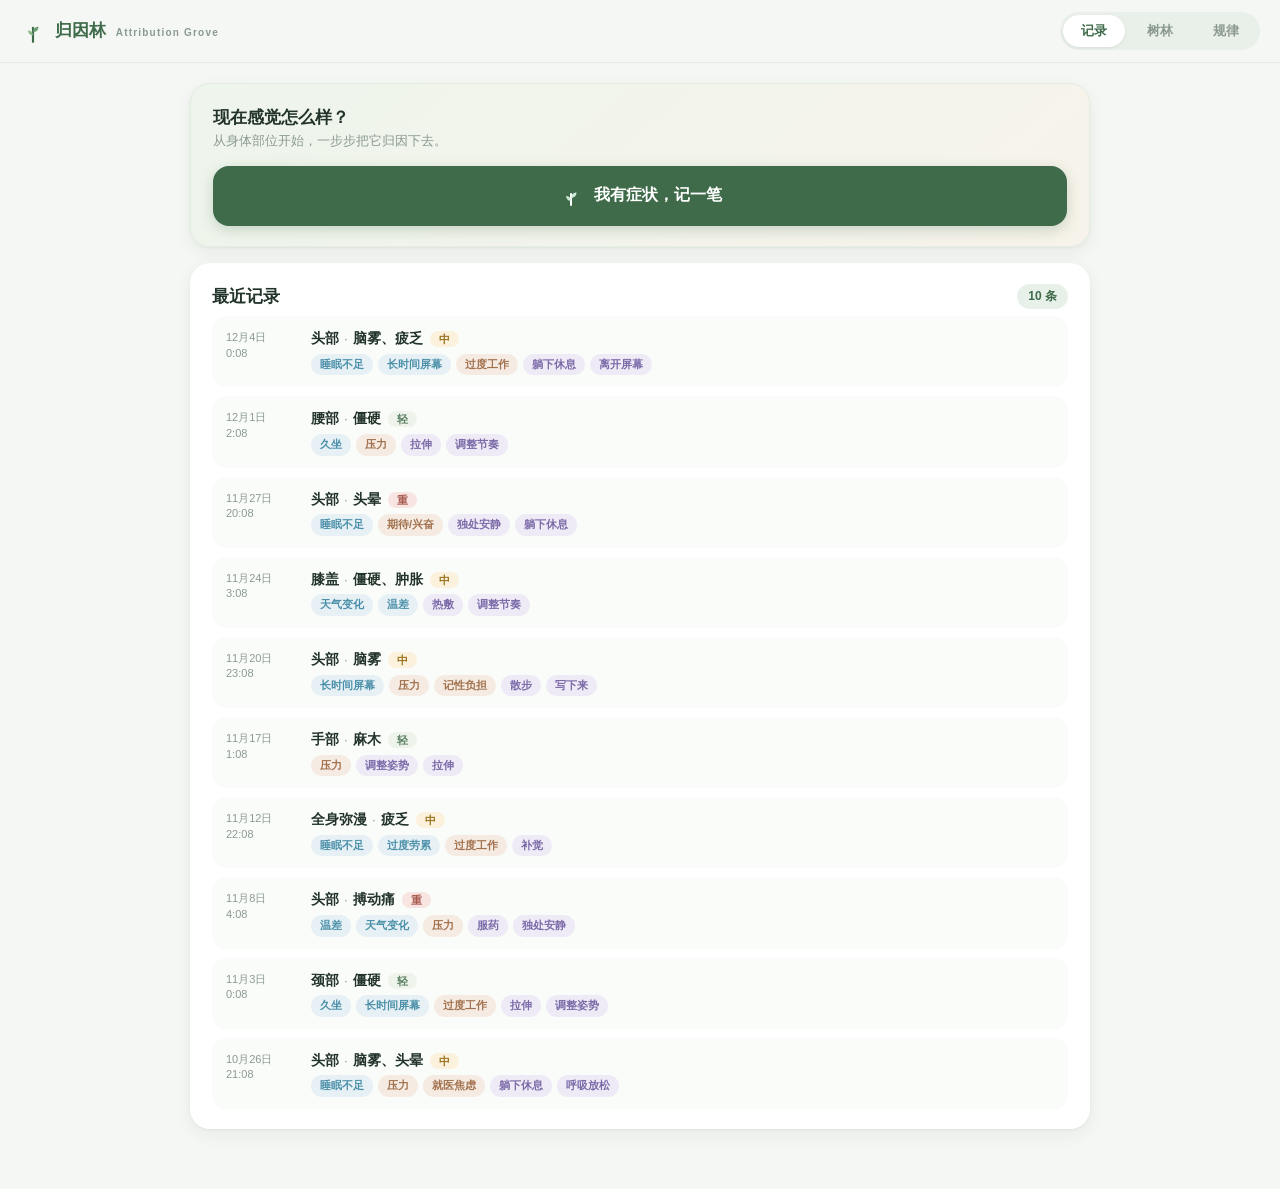
==== prototype/forest/index.html @ 6044efdc "feat(prototype): add Attribution Grove - three-stage attribution + attribution tree Runnable prototy" ====
<!DOCTYPE html>
<html lang="zh-CN">
<head>
<meta charset="UTF-8" />
<meta name="viewport" content="width=device-width, initial-scale=1, viewport-fit=cover" />
<title>归因林 · Attribution Grove（研究原型）</title>
<link rel="stylesheet" href="style.css" />
</head>
<body>

<!-- ══════════ 顶部栏 ══════════ -->
<header class="topbar">
  <div class="brand">
    <span class="mark" aria-hidden="true">
      <svg viewBox="0 0 24 24"><path d="M12 22V9" stroke="#3f6b4a" stroke-width="2" stroke-linecap="round"/><path d="M12 13c0-3 2-5 5-5 0 3-2 5-5 5z" fill="#6b9c6e"/><path d="M12 16c0-2.5-1.8-4.5-4.5-4.5 0 2.5 1.8 4.5 4.5 4.5z" fill="#8fb98c"/></svg>
    </span>
    <span class="brand-name">归因林 <i>Attribution Grove</i></span>
  </div>
  <div class="tabs" role="tablist">
    <button class="tab active" data-view="record" role="tab">记录</button>
    <button class="tab" data-view="grove" role="tab">树林</button>
    <button class="tab" data-view="pattern" role="tab">规律</button>
  </div>
</header>

<!-- ══════════ 视图一：记录（三段式归因） ══════════ -->
<main id="viewRecord" class="view">
  <section class="card entry-card">
    <h2 class="card-title">现在感觉怎么样？</h2>
    <p class="card-sub">从身体部位开始，一步步把它归因下去。</p>
    <button class="big-btn" id="startBtn">
      <span class="bb-ico" aria-hidden="true">
        <svg viewBox="0 0 24 24"><path d="M12 21V10" stroke="#fff" stroke-width="2" stroke-linecap="round"/><path d="M12 14c0-3.2 2.2-5.5 5.5-5.5C17.5 11.7 15.2 14 12 14z" fill="#cfe8d6"/><path d="M12 17c0-2.8-2-5-4.8-5C7.2 14.8 9 17 12 17z" fill="#cfe8d6"/></svg>
      </span>
      我有症状，记一笔
    </button>
  </section>

  <section class="card">
    <div class="card-head">
      <h2 class="card-title">最近记录</h2>
      <span class="count-pill" id="recCount">0 条</span>
    </div>
    <div id="recentList" class="recent"></div>
  </section>
</main>

<!-- ══════════ 视图二：树林（归因图） ══════════ -->
<main id="viewGrove" class="view" hidden>
  <section class="card grove-card">
    <div class="card-head">
      <h2 class="card-title">我的归因林</h2>
      <div class="legend">
        <span class="lg"><i class="dot d-body"></i>身体部位</span>
        <span class="lg"><i class="dot d-sym"></i>症状</span>
        <span class="lg"><i class="dot d-env"></i>环境触发</span>
        <span class="lg"><i class="dot d-mood"></i>心情触发</span>
        <span class="lg"><i class="dot d-cope"></i>缓解</span>
      </div>
    </div>
    <p class="card-sub">每一次发作都会长出一根新的枝条。点节点看细节。</p>
    <div class="grove-scroll">
      <div class="grove-cols">
        <span style="width:128px">身体部位</span>
        <span style="width:168px">症状</span>
        <span style="width:96px">时间</span>
        <span style="width:156px">触发原因</span>
        <span>如何缓解</span>
      </div>
      <svg id="groveSvg" role="img" aria-label="归因树图"></svg>
    </div>
    <div class="grove-tools">
      <button class="tool-btn" id="zoomOut" aria-label="缩小">−</button>
      <button class="tool-btn" id="zoomIn" aria-label="放大">+</button>
      <button class="tool-btn wide" id="zoomFit">适配</button>
    </div>
  </section>
</main>

<!-- ══════════ 视图三：规律（跨发作个人模式） ══════════ -->
<main id="viewPattern" class="view" hidden>
  <section class="card">
    <h2 class="card-title">我的触发规律</h2>
    <p class="card-sub">多次记录之后，这里开始显出规律。</p>
    <div id="patternBody" class="pattern"></div>
  </section>
  <section class="card">
    <h2 class="card-title">缓解方式回顾</h2>
    <div id="reliefBody" class="pattern"></div>
  </section>
</main>

<!-- ══════════ 录入抽屉（三段式） ══════════ -->
<div class="drawer-mask" id="drawerMask" hidden>
  <div class="drawer" role="dialog" aria-modal="true" aria-label="记录症状归因">
    <div class="drawer-head">
      <button class="icon-btn" id="drawerClose" aria-label="关闭">
        <svg viewBox="0 0 24 24"><path d="M6 6l12 12M18 6L6 18" stroke="currentColor" stroke-width="2" stroke-linecap="round"/></svg>
      </button>
      <div class="steps" id="steps">
        <span class="step active" data-s="1">感觉</span>
        <span class="step-line"></span>
        <span class="step" data-s="2">触发</span>
        <span class="step-line"></span>
        <span class="step" data-s="3">缓解</span>
      </div>
      <span class="spacer"></span>
    </div>

    <div class="drawer-body" id="drawerBody"></div>

    <div class="drawer-foot">
      <button class="btn ghost" id="backBtn" hidden>上一步</button>
      <button class="btn primary" id="nextBtn">下一步</button>
    </div>
  </div>
</div>

<!-- ══════════ 节点详情弹层 ══════════ -->
<div class="sheet-mask" id="sheetMask" hidden>
  <div class="sheet" role="dialog" aria-modal="true" aria-label="节点详情">
    <div class="sheet-head">
      <h3 id="sheetTitle">节点</h3>
      <button class="icon-btn" id="sheetClose" aria-label="关闭">
        <svg viewBox="0 0 24 24"><path d="M6 6l12 12M18 6L6 18" stroke="currentColor" stroke-width="2" stroke-linecap="round"/></svg>
      </button>
    </div>
    <div class="sheet-body" id="sheetBody"></div>
  </div>
</div>

<div class="toast" id="toast"></div>

<script src="ontology.js"></script>
<script src="app.js"></script>
</body>
</html>
---- prototype/forest/style.css ----
/* ============================================================
   归因林 · Attribution Grove
   视觉基调：植物／生长／低负担。浅底、柔和绿、无评判语气。
   ============================================================ */
:root{
  --bg:#f4f7f3;
  --card:#ffffff;
  --ink:#22332a;
  --sub:#8b9a91;
  --line:#e3ebe4;
  --green:#3f6b4a;
  --green2:#6b9c6e;
  --green-soft:#e8f1e9;
  --leaf:#8fb98c;
  --env:#4a8fa8;      /* 环境触发 */
  --mood:#a2724f;     /* 心情触发 */
  --cope:#7b6aa8;     /* 缓解 */
  --body:#3f6b4a;     /* 身体部位 */
  --sym:#c07a4e;      /* 症状 */
  --amber:#e0a83c;
  --shadow:0 1px 3px rgba(34,51,42,.05), 0 6px 18px rgba(34,51,42,.06);
}
*{box-sizing:border-box;margin:0;padding:0;}
[hidden]{display:none !important;}
html,body{height:100%;}
body{
  font-family:-apple-system,"PingFang SC","HarmonyOS Sans SC","Source Han Sans SC","Microsoft YaHei",sans-serif;
  background:var(--bg);color:var(--ink);-webkit-font-smoothing:antialiased;
  font-size:15px;line-height:1.6;
}
button{font-family:inherit;cursor:pointer;}
svg{display:block;}

/* ---------- 顶栏 ---------- */
.topbar{
  position:sticky;top:0;z-index:30;
  display:flex;align-items:center;gap:16px;
  padding:12px 20px;background:rgba(244,247,243,.93);backdrop-filter:blur(10px);
  border-bottom:1px solid var(--line);
}
.brand{display:flex;align-items:center;gap:9px;flex:none;}
.mark svg{width:26px;height:26px;}
.brand-name{font-size:17px;font-weight:700;color:var(--green);}
.brand-name i{font-style:normal;font-size:10px;letter-spacing:.12em;color:var(--sub);font-weight:600;margin-left:5px;}
.tabs{margin-left:auto;display:flex;gap:4px;background:#e9efe9;border-radius:999px;padding:3px;}
.tab{
  border:none;background:transparent;color:var(--sub);
  font-size:13px;font-weight:600;padding:7px 18px;border-radius:999px;transition:all .18s;
}
.tab.active{background:#fff;color:var(--green);box-shadow:0 1px 3px rgba(34,51,42,.09);}

/* ---------- 视图 / 卡片 ---------- */
.view{max-width:940px;margin:0 auto;padding:20px 20px 60px;display:flex;flex-direction:column;gap:16px;}
.card{background:var(--card);border-radius:20px;padding:20px 22px;box-shadow:var(--shadow);}
.card-head{display:flex;align-items:center;gap:12px;margin-bottom:6px;flex-wrap:wrap;}
.card-title{font-size:17px;font-weight:700;}
.card-sub{font-size:13px;color:var(--sub);margin-bottom:14px;}
.count-pill{font-size:12px;font-weight:600;color:var(--green);background:var(--green-soft);border-radius:999px;padding:3px 11px;margin-left:auto;}

/* ---------- 入口按钮 ---------- */
.entry-card{background:linear-gradient(140deg,#eef5ec 0%,#f7f3ea 100%);border:1px solid #e4ede2;}
.big-btn{
  width:100%;display:flex;align-items:center;justify-content:center;gap:11px;
  background:var(--green);color:#fff;border:none;border-radius:16px;
  padding:18px;font-size:16px;font-weight:700;
  box-shadow:0 4px 14px rgba(63,107,74,.24);transition:transform .15s,box-shadow .15s;
}
.big-btn:hover{box-shadow:0 6px 20px rgba(63,107,74,.3);}
.big-btn:active{transform:scale(.985);}
.bb-ico svg{width:24px;height:24px;}

/* ---------- 最近记录 ---------- */
.recent{display:flex;flex-direction:column;gap:9px;}
.rec{
  display:flex;align-items:flex-start;gap:11px;
  background:#fafcf9;border-radius:14px;padding:11px 13px;
  border:1px solid transparent;transition:border-color .15s;
}
.rec:hover{border-color:var(--line);}
.rec-time{font-size:11px;color:var(--sub);flex:none;width:74px;padding-top:2px;line-height:1.4;}
.rec-main{flex:1;min-width:0;}
.rec-line{font-size:13.5px;font-weight:600;margin-bottom:4px;}
.rec-line .sep{color:var(--sub);font-weight:400;margin:0 5px;}
.rec-tags{display:flex;flex-wrap:wrap;gap:5px;}
.tg{font-size:11px;border-radius:999px;padding:2px 9px;background:var(--green-soft);color:var(--green);font-weight:600;white-space:nowrap;}
.tg.env{background:#e6f0f5;color:var(--env);}
.tg.mood{background:#f5ebe2;color:var(--mood);}
.tg.cope{background:#eeeaf6;color:var(--cope);}
.tg.sev-l{background:#eef4ec;color:#5b7f63;}
.tg.sev-m{background:#fbf1dc;color:#9a7420;}
.tg.sev-h{background:#f8e5e2;color:#a85a4e;}
.empty{font-size:13px;color:var(--sub);text-align:center;padding:26px 10px;line-height:1.9;}

/* ---------- 树林 ---------- */
.grove-card{padding-bottom:16px;}
.legend{display:flex;flex-wrap:wrap;gap:11px;margin-left:auto;}
.lg{font-size:11px;color:var(--sub);display:flex;align-items:center;gap:5px;font-weight:600;}
.dot{width:9px;height:9px;border-radius:50%;display:block;}
.d-body{background:var(--body);} .d-sym{background:var(--sym);}
.d-env{background:var(--env);} .d-mood{background:var(--mood);} .d-cope{background:var(--cope);}
.grove-scroll{overflow:auto;max-height:620px;border-radius:14px;background:
  radial-gradient(circle at 50% 120%, #e9f0e4 0%, rgba(255,255,255,0) 62%), #fcfdfb;
  border:1px solid var(--line);padding:12px;}
.grove-scroll::-webkit-scrollbar{width:9px;height:9px;}
.grove-scroll::-webkit-scrollbar-thumb{background:#d3ded4;border-radius:5px;}
/* 列标题（与 SVG 内列位对齐） */
.grove-cols{
  display:flex;gap:0;font-size:11px;color:var(--sub);font-weight:700;
  letter-spacing:.04em;padding:0 0 8px 18px;position:sticky;left:0;
}
.grove-cols span{flex:none;}
.grove-tools{position:absolute;right:30px;margin-top:-46px;display:flex;gap:6px;}
.tool-btn{
  width:32px;height:32px;border-radius:10px;border:1px solid var(--line);
  background:#fff;color:var(--green);font-size:17px;font-weight:700;line-height:1;
  box-shadow:0 1px 4px rgba(34,51,42,.07);
}
.tool-btn.wide{width:auto;padding:0 12px;font-size:12px;font-weight:600;}
#groveSvg{display:block;}

/* 节点 */
.node{cursor:pointer;}
.node rect,.node circle,.node ellipse{transition:opacity .15s;}
.node:hover .nbox{filter:brightness(.97);}
.nlabel{font-size:12px;font-weight:600;pointer-events:none;}
.nsub{font-size:10px;pointer-events:none;}
.ncount{font-size:10px;font-weight:700;pointer-events:none;}
/* 叶子标签与记录点不互相遮挡 */
#groveSvg .node[data-kind]{pointer-events:auto;}
#groveSvg .node[data-detail="1"]{pointer-events:auto;}

/* ---------- 规律 ---------- */
.pattern{display:flex;flex-direction:column;gap:12px;}
.pat-group{border:1px solid var(--line);border-radius:14px;padding:13px 15px;background:#fbfcfa;}
.pg-title{font-size:13.5px;font-weight:700;margin-bottom:4px;}
.pg-sub{font-size:11.5px;color:var(--sub);margin-bottom:10px;line-height:1.6;}
.pat-row{display:flex;align-items:center;gap:10px;margin-bottom:8px;}
.pat-row:last-child{margin-bottom:0;}
.pr-name{font-size:13px;font-weight:600;width:96px;flex:none;}
.pr-bar{flex:1;height:9px;border-radius:5px;background:#eef2ee;overflow:hidden;}
.pr-fill{height:100%;border-radius:5px;}
.pr-num{font-size:12px;color:var(--sub);width:52px;text-align:right;flex:none;font-variant-numeric:tabular-nums;}
.pr-row-sub{font-size:11.5px;color:var(--sub);margin:-4px 0 10px 106px;}

/* ---------- 抽屉（三段式） ---------- */
.drawer-mask{position:fixed;inset:0;background:rgba(30,45,36,.4);z-index:60;display:flex;align-items:flex-end;justify-content:center;backdrop-filter:blur(2px);}
.drawer{
  width:100%;max-width:560px;background:#fff;
  border-radius:24px 24px 0 0;
  padding:16px 22px calc(18px + env(safe-area-inset-bottom));
  max-height:92vh;display:flex;flex-direction:column;
  animation:slideUp .26s cubic-bezier(.22,.9,.3,1);
}
@keyframes slideUp{from{transform:translateY(28px);opacity:.6;}to{transform:translateY(0);opacity:1;}}
.drawer-head{display:flex;align-items:center;gap:12px;padding-bottom:12px;border-bottom:1px solid var(--line);}
.spacer{flex:1;}
.icon-btn{width:32px;height:32px;border-radius:50%;border:none;background:#f1f5f1;color:var(--green);display:flex;align-items:center;justify-content:center;flex:none;}
.icon-btn svg{width:17px;height:17px;}
.steps{display:flex;align-items:center;gap:8px;margin:0 auto;}
.step{font-size:12.5px;font-weight:600;color:var(--sub);white-space:nowrap;}
.step.active{color:var(--green);}
.step.done{color:var(--green2);}
.step-line{width:26px;height:2px;background:var(--line);border-radius:2px;}
.step-line.done{background:var(--green2);}
.drawer-body{flex:1;overflow-y:auto;padding:18px 0 8px;}
.drawer-foot{display:flex;gap:10px;padding-top:12px;border-top:1px solid var(--line);}
.btn{border:none;border-radius:14px;padding:13px 20px;font-size:15px;font-weight:700;}
.btn.primary{flex:1;background:var(--green);color:#fff;}
.btn.primary:disabled{opacity:.4;cursor:not-allowed;}
.btn.ghost{background:#f1f5f1;color:var(--green);}
.btn.ghost:disabled{opacity:.35;cursor:not-allowed;}

/* 抽屉内表单 */
.q-head{font-size:19px;font-weight:700;margin-bottom:5px;}
.q-sub{font-size:13px;color:var(--sub);margin-bottom:18px;line-height:1.7;}
.q-block{margin-bottom:22px;}
.q-label{font-size:12.5px;font-weight:700;color:var(--green);margin-bottom:9px;display:flex;align-items:center;gap:7px;}
.q-label .opt{font-weight:500;color:var(--sub);font-size:11px;}
/* 紧凑网格（部位）——降低扫视负担 */
.chips.grid{display:grid;grid-template-columns:repeat(auto-fill,minmax(84px,1fr));gap:7px;}
.chips.grid .chip{padding:9px 8px;text-align:center;font-size:13px;}
.chips.grid .chip .en{display:block;margin-left:0;font-size:9.5px;margin-top:1px;}
/* 可折叠的次要区块 */
.fold-toggle{
  border:none;background:transparent;color:var(--sub);font-size:12px;font-weight:600;
  padding:4px 0;cursor:pointer;display:flex;align-items:center;gap:6px;margin-bottom:9px;
}
.fold-toggle .arrow{transition:transform .18s;display:inline-block;}
.fold-toggle.open .arrow{transform:rotate(90deg);}
.fold-body{display:none;}
.fold-body.show{display:block;}
.chips{display:flex;flex-wrap:wrap;gap:8px;}
.chip{
  border:1.5px solid var(--line);background:#fff;color:var(--ink);
  font-size:13.5px;font-weight:500;border-radius:12px;padding:9px 14px;
  transition:all .14s;text-align:left;
}
.chip:hover{border-color:var(--leaf);}
.chip.on{background:var(--green);border-color:var(--green);color:#fff;font-weight:600;}
.chip.on.env{background:var(--env);border-color:var(--env);}
.chip.on.mood{background:var(--mood);border-color:var(--mood);}
.chip.on.cope{background:var(--cope);border-color:var(--cope);}
.chip .en{font-size:10px;opacity:.62;margin-left:5px;}
.chip-wrap{display:flex;flex-wrap:wrap;gap:8px;align-items:center;}
.chip-in{
  border:1.5px dashed var(--line);background:#fbfcfa;border-radius:12px;
  padding:8px 13px;font-size:13.5px;width:160px;outline:none;color:var(--ink);
}
.chip-in:focus{border-color:var(--leaf);background:#fff;}
.chip-add{border:1.5px dashed var(--line);background:#fbfcfa;color:var(--sub);border-radius:12px;padding:9px 13px;font-size:13px;font-weight:600;}
.chip-add:hover{border-color:var(--leaf);color:var(--green);}
.note-in{
  width:100%;border:1.5px solid var(--line);border-radius:12px;padding:11px 13px;
  font-size:13.5px;font-family:inherit;outline:none;resize:vertical;min-height:74px;color:var(--ink);
}
.note-in:focus{border-color:var(--leaf);}
.time-row{display:flex;gap:8px;flex-wrap:wrap;}
.time-btn{border:1.5px solid var(--line);background:#fff;border-radius:12px;padding:9px 14px;font-size:13.5px;color:var(--ink);}
.time-btn.on{background:var(--green);border-color:var(--green);color:#fff;font-weight:600;}
.review-line{display:flex;gap:9px;flex-wrap:wrap;margin-bottom:10px;align-items:baseline;}
.review-line .rl-k{font-size:11.5px;color:var(--sub);width:52px;flex:none;}
.review-line .rl-v{font-size:13.5px;font-weight:600;}
.hint{font-size:12px;color:var(--sub);line-height:1.75;margin-top:10px;}

/* ---------- 详情弹层 ---------- */
.sheet-mask{position:fixed;inset:0;background:rgba(30,45,36,.36);z-index:70;display:flex;align-items:center;justify-content:center;padding:20px;}
.sheet{
  width:100%;max-width:420px;background:#fff;border-radius:20px;
  padding:18px 20px 20px;max-height:82vh;display:flex;flex-direction:column;
  box-shadow:0 12px 40px rgba(30,45,36,.2);animation:pop .2s ease-out;
}
@keyframes pop{from{transform:scale(.96);opacity:0;}to{transform:scale(1);opacity:1;}}
.sheet-head{display:flex;align-items:center;justify-content:space-between;gap:12px;margin-bottom:12px;}
.sheet-head h3{font-size:16px;font-weight:700;}
.sheet-body{overflow-y:auto;font-size:13.5px;line-height:1.85;}
.sh-sec{margin-bottom:14px;}
.sh-k{font-size:11.5px;color:var(--sub);font-weight:700;margin-bottom:5px;}
.sh-tags{display:flex;flex-wrap:wrap;gap:6px;}
.sh-when{font-size:12px;color:var(--sub);margin-bottom:10px;padding-bottom:10px;border-bottom:1px dashed var(--line);}
.sh-empty{color:var(--sub);font-size:13px;}

/* ---------- Toast ---------- */
.toast{
  position:fixed;bottom:32px;left:50%;transform:translateX(-50%) translateY(10px);
  background:var(--green);color:#fff;font-size:13.5px;border-radius:999px;
  padding:10px 20px;opacity:0;pointer-events:none;transition:all .24s;z-index:90;
  box-shadow:0 6px 20px rgba(63,107,74,.3);max-width:90vw;text-align:center;
}
.toast.show{opacity:1;transform:translateX(-50%) translateY(0);}

@media (max-width:640px){
  .view{padding:14px 14px 50px;}
  .card{padding:16px 15px;border-radius:17px;}
  .brand-name i{display:none;}
  .legend{margin-left:0;width:100%;}
  .rec{flex-direction:column;gap:6px;}
  .rec-time{width:auto;}
  .drawer{border-radius:20px 20px 0 0;padding:14px 16px calc(16px + env(safe-area-inset-bottom));}
  .q-head{font-size:17px;}
  .steps{gap:5px;}
  .step-line{width:16px;}
}
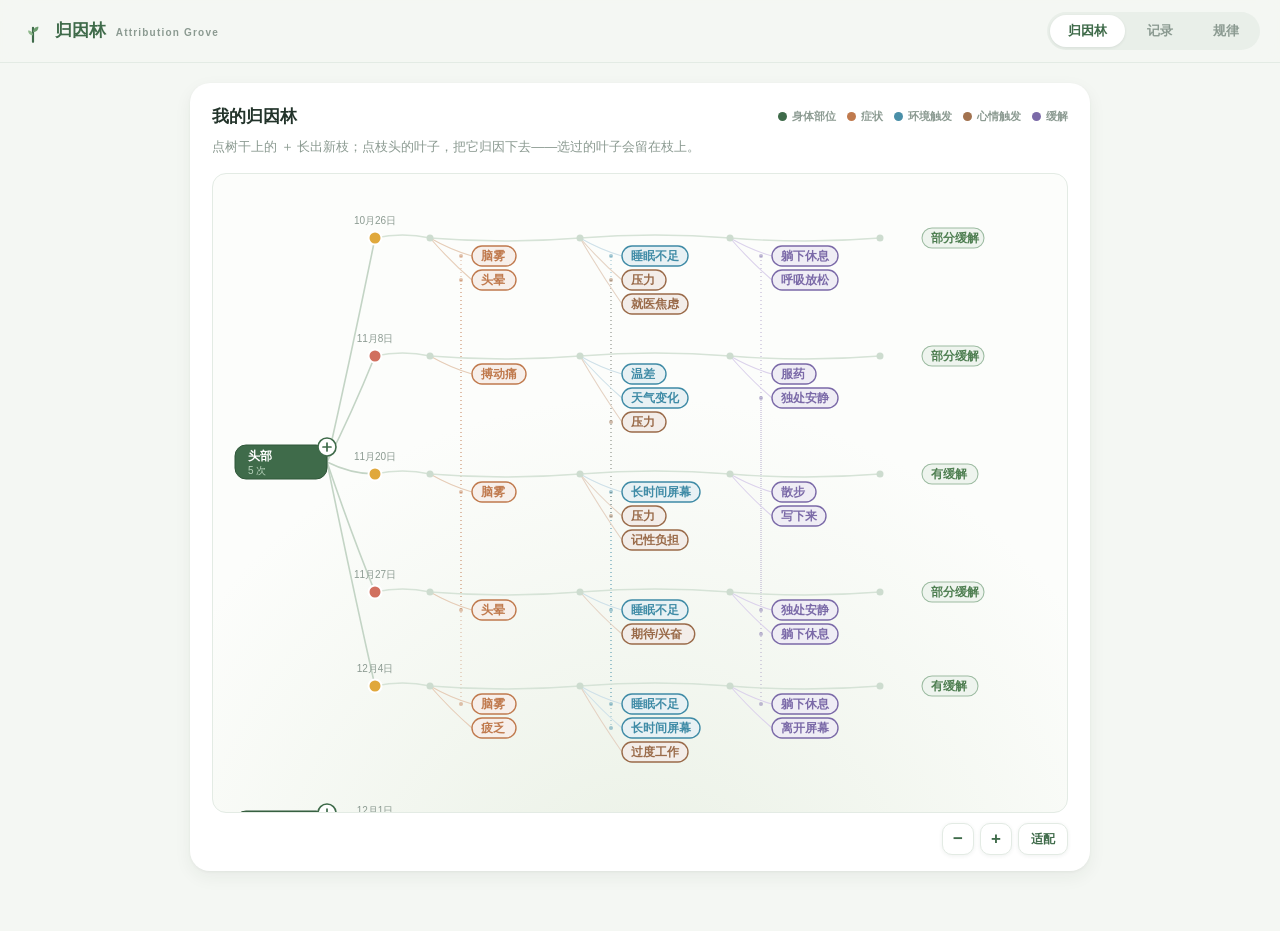
==== commit dcb9540d: "Grow-in-place attribution interaction in the grove prototype Replace the three-stage capture drawer " ====
--- a/prototype/forest/index.html
+++ b/prototype/forest/index.html
@@ -17,22 +17,54 @@
     <span class="brand-name">归因林 <i>Attribution Grove</i></span>
   </div>
   <div class="tabs" role="tablist">
-    <button class="tab active" data-view="record" role="tab">记录</button>
-    <button class="tab" data-view="grove" role="tab">树林</button>
+    <button class="tab active" data-view="grove" role="tab">归因林</button>
+    <button class="tab" data-view="record" role="tab">记录</button>
     <button class="tab" data-view="pattern" role="tab">规律</button>
   </div>
 </header>
 
-<!-- ══════════ 视图一：记录（三段式归因） ══════════ -->
-<main id="viewRecord" class="view">
+<!-- ══════════ 视图一：归因林（在树上生长） ══════════ -->
+<main id="viewGrove" class="view">
+  <section class="card grove-card">
+    <div class="card-head">
+      <h2 class="card-title">我的归因林</h2>
+      <div class="legend">
+        <span class="lg"><i class="dot d-body"></i>身体部位</span>
+        <span class="lg"><i class="dot d-sym"></i>症状</span>
+        <span class="lg"><i class="dot d-env"></i>环境触发</span>
+        <span class="lg"><i class="dot d-mood"></i>心情触发</span>
+        <span class="lg"><i class="dot d-cope"></i>缓解</span>
+      </div>
+    </div>
+    <p class="card-sub">点树干上的 ＋ 长出新枝；点枝头的叶子，把它归因下去——选过的叶子会留在枝上。</p>
+
+    <div class="grow-bar" id="growBar" hidden>
+      <span class="gb-q" id="gbQ"></span>
+      <span class="gb-hint" id="gbHint"></span>
+      <button class="gb-cancel" id="growCancel">取消</button>
+    </div>
+
+    <div class="grove-scroll" id="groveScroll">
+      <svg id="groveSvg" role="img" aria-label="归因树图"></svg>
+    </div>
+    <div class="grove-tools">
+      <button class="tool-btn" id="zoomOut" aria-label="缩小">−</button>
+      <button class="tool-btn" id="zoomIn" aria-label="放大">+</button>
+      <button class="tool-btn wide" id="zoomFit">适配</button>
+    </div>
+  </section>
+</main>
+
+<!-- ══════════ 视图二：记录 ══════════ -->
+<main id="viewRecord" class="view" hidden>
   <section class="card entry-card">
-    <h2 class="card-title">现在感觉怎么样？</h2>
-    <p class="card-sub">从身体部位开始，一步步把它归因下去。</p>
+    <h2 class="card-title">记一笔</h2>
+    <p class="card-sub">在归因林里直接长出新枝——不用填表。</p>
     <button class="big-btn" id="startBtn">
       <span class="bb-ico" aria-hidden="true">
         <svg viewBox="0 0 24 24"><path d="M12 21V10" stroke="#fff" stroke-width="2" stroke-linecap="round"/><path d="M12 14c0-3.2 2.2-5.5 5.5-5.5C17.5 11.7 15.2 14 12 14z" fill="#cfe8d6"/><path d="M12 17c0-2.8-2-5-4.8-5C7.2 14.8 9 17 12 17z" fill="#cfe8d6"/></svg>
       </span>
-      我有症状，记一笔
+      长一根新枝
     </button>
   </section>
 
@@ -45,39 +77,7 @@
   </section>
 </main>
 
-<!-- ══════════ 视图二：树林（归因图） ══════════ -->
-<main id="viewGrove" class="view" hidden>
-  <section class="card grove-card">
-    <div class="card-head">
-      <h2 class="card-title">我的归因林</h2>
-      <div class="legend">
-        <span class="lg"><i class="dot d-body"></i>身体部位</span>
-        <span class="lg"><i class="dot d-sym"></i>症状</span>
-        <span class="lg"><i class="dot d-env"></i>环境触发</span>
-        <span class="lg"><i class="dot d-mood"></i>心情触发</span>
-        <span class="lg"><i class="dot d-cope"></i>缓解</span>
-      </div>
-    </div>
-    <p class="card-sub">每一次发作都会长出一根新的枝条。点节点看细节。</p>
-    <div class="grove-scroll">
-      <div class="grove-cols">
-        <span style="width:128px">身体部位</span>
-        <span style="width:168px">症状</span>
-        <span style="width:96px">时间</span>
-        <span style="width:156px">触发原因</span>
-        <span>如何缓解</span>
-      </div>
-      <svg id="groveSvg" role="img" aria-label="归因树图"></svg>
-    </div>
-    <div class="grove-tools">
-      <button class="tool-btn" id="zoomOut" aria-label="缩小">−</button>
-      <button class="tool-btn" id="zoomIn" aria-label="放大">+</button>
-      <button class="tool-btn wide" id="zoomFit">适配</button>
-    </div>
-  </section>
-</main>
-
-<!-- ══════════ 视图三：规律（跨发作个人模式） ══════════ -->
+<!-- ══════════ 视图三：规律 ══════════ -->
 <main id="viewPattern" class="view" hidden>
   <section class="card">
     <h2 class="card-title">我的触发规律</h2>
@@ -90,31 +90,8 @@
   </section>
 </main>
 
-<!-- ══════════ 录入抽屉（三段式） ══════════ -->
-<div class="drawer-mask" id="drawerMask" hidden>
-  <div class="drawer" role="dialog" aria-modal="true" aria-label="记录症状归因">
-    <div class="drawer-head">
-      <button class="icon-btn" id="drawerClose" aria-label="关闭">
-        <svg viewBox="0 0 24 24"><path d="M6 6l12 12M18 6L6 18" stroke="currentColor" stroke-width="2" stroke-linecap="round"/></svg>
-      </button>
-      <div class="steps" id="steps">
-        <span class="step active" data-s="1">感觉</span>
-        <span class="step-line"></span>
-        <span class="step" data-s="2">触发</span>
-        <span class="step-line"></span>
-        <span class="step" data-s="3">缓解</span>
-      </div>
-      <span class="spacer"></span>
-    </div>
-
-    <div class="drawer-body" id="drawerBody"></div>
-
-    <div class="drawer-foot">
-      <button class="btn ghost" id="backBtn" hidden>上一步</button>
-      <button class="btn primary" id="nextBtn">下一步</button>
-    </div>
-  </div>
-</div>
+<!-- ══════════ 细节浮层（时间 / 程度 / 情绪 / 备注） ══════════ -->
+<div class="pop-layer" id="popLayer" hidden></div>
 
 <!-- ══════════ 节点详情弹层 ══════════ -->
 <div class="sheet-mask" id="sheetMask" hidden>
--- a/prototype/forest/style.css
+++ b/prototype/forest/style.css
@@ -17,7 +17,6 @@
   --cope:#7b6aa8;     /* 缓解 */
   --body:#3f6b4a;     /* 身体部位 */
   --sym:#c07a4e;      /* 症状 */
-  --amber:#e0a83c;
   --shadow:0 1px 3px rgba(34,51,42,.05), 0 6px 18px rgba(34,51,42,.06);
 }
 *{box-sizing:border-box;margin:0;padding:0;}
@@ -54,7 +53,7 @@
 .card{background:var(--card);border-radius:20px;padding:20px 22px;box-shadow:var(--shadow);}
 .card-head{display:flex;align-items:center;gap:12px;margin-bottom:6px;flex-wrap:wrap;}
 .card-title{font-size:17px;font-weight:700;}
-.card-sub{font-size:13px;color:var(--sub);margin-bottom:14px;}
+.card-sub{font-size:13px;color:var(--sub);margin-bottom:14px;line-height:1.75;}
 .count-pill{font-size:12px;font-weight:600;color:var(--green);background:var(--green-soft);border-radius:999px;padding:3px 11px;margin-left:auto;}
 
 /* ---------- 入口按钮 ---------- */
@@ -74,7 +73,7 @@
 .rec{
   display:flex;align-items:flex-start;gap:11px;
   background:#fafcf9;border-radius:14px;padding:11px 13px;
-  border:1px solid transparent;transition:border-color .15s;
+  border:1px solid transparent;transition:border-color .15s;cursor:pointer;
 }
 .rec:hover{border-color:var(--line);}
 .rec-time{font-size:11px;color:var(--sub);flex:none;width:74px;padding-top:2px;line-height:1.4;}
@@ -92,42 +91,114 @@
 .empty{font-size:13px;color:var(--sub);text-align:center;padding:26px 10px;line-height:1.9;}
 
 /* ---------- 树林 ---------- */
-.grove-card{padding-bottom:16px;}
+.grove-card{padding-bottom:16px;position:relative;}
 .legend{display:flex;flex-wrap:wrap;gap:11px;margin-left:auto;}
 .lg{font-size:11px;color:var(--sub);display:flex;align-items:center;gap:5px;font-weight:600;}
 .dot{width:9px;height:9px;border-radius:50%;display:block;}
 .d-body{background:var(--body);} .d-sym{background:var(--sym);}
 .d-env{background:var(--env);} .d-mood{background:var(--mood);} .d-cope{background:var(--cope);}
-.grove-scroll{overflow:auto;max-height:620px;border-radius:14px;background:
+
+.grove-scroll{overflow:auto;max-height:640px;border-radius:14px;background:
   radial-gradient(circle at 50% 120%, #e9f0e4 0%, rgba(255,255,255,0) 62%), #fcfdfb;
   border:1px solid var(--line);padding:12px;}
 .grove-scroll::-webkit-scrollbar{width:9px;height:9px;}
 .grove-scroll::-webkit-scrollbar-thumb{background:#d3ded4;border-radius:5px;}
-/* 列标题（与 SVG 内列位对齐） */
-.grove-cols{
-  display:flex;gap:0;font-size:11px;color:var(--sub);font-weight:700;
-  letter-spacing:.04em;padding:0 0 8px 18px;position:sticky;left:0;
-}
-.grove-cols span{flex:none;}
-.grove-tools{position:absolute;right:30px;margin-top:-46px;display:flex;gap:6px;}
+.grove-tools{display:flex;justify-content:flex-end;gap:6px;margin-top:10px;}
 .tool-btn{
   width:32px;height:32px;border-radius:10px;border:1px solid var(--line);
   background:#fff;color:var(--green);font-size:17px;font-weight:700;line-height:1;
   box-shadow:0 1px 4px rgba(34,51,42,.07);
 }
 .tool-btn.wide{width:auto;padding:0 12px;font-size:12px;font-weight:600;}
-#groveSvg{display:block;}
-
-/* 节点 */
+#groveSvg{display:block;font-family:inherit;}
+
+/* ---------- 生长提示条 ---------- */
+.grow-bar{
+  display:flex;align-items:center;gap:10px;flex-wrap:wrap;
+  background:linear-gradient(120deg,#eef5ec,#f4f7ef);
+  border:1px solid #dce9dc;border-radius:14px;padding:9px 13px;margin-bottom:10px;
+}
+.gb-q{font-size:14px;font-weight:700;color:var(--green);}
+.gb-hint{font-size:12px;color:var(--sub);}
+.gb-cancel{
+  margin-left:auto;border:1px solid var(--line);background:#fff;color:var(--sub);
+  border-radius:999px;padding:4px 12px;font-size:12px;font-weight:600;
+}
+.gb-cancel:hover{color:var(--green);border-color:var(--leaf);}
+
+/* ---------- SVG 节点 ---------- */
 .node{cursor:pointer;}
-.node rect,.node circle,.node ellipse{transition:opacity .15s;}
-.node:hover .nbox{filter:brightness(.97);}
 .nlabel{font-size:12px;font-weight:600;pointer-events:none;}
 .nsub{font-size:10px;pointer-events:none;}
-.ncount{font-size:10px;font-weight:700;pointer-events:none;}
-/* 叶子标签与记录点不互相遮挡 */
-#groveSvg .node[data-kind]{pointer-events:auto;}
-#groveSvg .node[data-detail="1"]{pointer-events:auto;}
+.stage-dot{pointer-events:none;}
+
+/* 叶子：候选（虚线空芽） / 已选（实心长在枝上） */
+.leaf.ghost .nbox{transition:fill .15s,stroke .15s;}
+.leaf.ghost:hover .nbox{fill:#f3f8f3;}
+.leaf.sp-more .nbox,.leaf.sp-skip .nbox,.leaf.sp-custom .nbox{stroke:#c6d5c9;}
+.leaf.sp-custom:hover .nbox{fill:#eef5ec;}
+
+/* 刚点中的叶子：轻微生长感 */
+@keyframes growIn{
+  from{opacity:0;transform:scale(.72);}
+  to{opacity:1;transform:scale(1);}
+}
+.leaf.fresh{animation:growIn .32s cubic-bezier(.22,.9,.3,1);transform-origin:center;}
+
+/* 生长中的记录节点 */
+@keyframes pulse{
+  0%{r:8;opacity:1;}
+  70%{r:14;opacity:0;}
+  100%{r:14;opacity:0;}
+}
+.pend-joint .pulse{animation:pulse 1.9s ease-out infinite;transform-box:fill-box;transform-origin:center;}
+
+/* 芽 */
+.bud .nbox,.sprout circle{transition:transform .15s;}
+.bud:hover .nbox{transform:scale(1.12);transform-box:fill-box;transform-origin:center;}
+.sprout:hover .nlabel{fill:#2f5638;}
+
+/* ---------- 细节浮层 ---------- */
+.pop-layer{position:fixed;inset:0;z-index:65;pointer-events:none;}
+.pop-layer .pop{pointer-events:auto;position:absolute;}
+.pop{
+  width:308px;background:#fff;border-radius:16px;padding:14px 15px 15px;
+  box-shadow:0 14px 40px rgba(30,45,36,.2);border:1px solid var(--line);
+  animation:popIn .18s ease-out;
+}
+@keyframes popIn{from{opacity:0;transform:translateY(-6px);}to{opacity:1;transform:translateY(0);}}
+.pop-h{font-size:13.5px;font-weight:700;margin-bottom:10px;display:flex;align-items:center;}
+.pop-x{margin-left:auto;border:none;background:#f1f5f1;color:var(--sub);width:22px;height:22px;border-radius:50%;font-size:14px;line-height:1;}
+.pop-row{margin-bottom:11px;}
+.pop-k{font-size:11.5px;font-weight:700;color:var(--green);margin-bottom:6px;}
+.pop-k i{font-style:normal;font-weight:500;color:var(--sub);font-size:11px;}
+.pop-chips{display:flex;flex-wrap:wrap;gap:6px;}
+.pc{
+  border:1.5px solid var(--line);background:#fff;border-radius:999px;
+  padding:5px 11px;font-size:12.5px;color:var(--ink);cursor:pointer;
+}
+.pc.sm{font-size:11.5px;padding:4px 9px;}
+.pc:hover{border-color:var(--leaf);}
+.pc.on{background:var(--green);border-color:var(--green);color:#fff;font-weight:600;}
+.pop-note{
+  width:100%;border:1.5px solid var(--line);border-radius:12px;padding:9px 11px;
+  font-size:13px;font-family:inherit;outline:none;resize:vertical;min-height:62px;color:var(--ink);
+}
+.pop-note:focus{border-color:var(--leaf);}
+
+/* ---------- 自定义标签输入 ---------- */
+.cf-wrap{font-family:inherit;}
+.cf-sub{display:flex;gap:5px;margin-bottom:4px;}
+.cf-sub-b{
+  font-size:11px;padding:2px 9px;border-radius:999px;background:#eef2ee;color:var(--sub);
+  cursor:pointer;border:1px solid transparent;
+}
+.cf-sub-b.on{background:var(--green);color:#fff;}
+.cf-in{
+  width:230px;border:1.5px dashed var(--leaf);background:#fff;border-radius:10px;
+  padding:7px 11px;font-size:13px;font-family:inherit;outline:none;color:var(--ink);
+}
+.cf-in:focus{border-style:solid;border-color:var(--green);}
 
 /* ---------- 规律 ---------- */
 .pattern{display:flex;flex-direction:column;gap:12px;}
@@ -136,100 +207,17 @@
 .pg-sub{font-size:11.5px;color:var(--sub);margin-bottom:10px;line-height:1.6;}
 .pat-row{display:flex;align-items:center;gap:10px;margin-bottom:8px;}
 .pat-row:last-child{margin-bottom:0;}
-.pr-name{font-size:13px;font-weight:600;width:96px;flex:none;}
 .pr-bar{flex:1;height:9px;border-radius:5px;background:#eef2ee;overflow:hidden;}
 .pr-fill{height:100%;border-radius:5px;}
-.pr-num{font-size:12px;color:var(--sub);width:52px;text-align:right;flex:none;font-variant-numeric:tabular-nums;}
-.pr-row-sub{font-size:11.5px;color:var(--sub);margin:-4px 0 10px 106px;}
-
-/* ---------- 抽屉（三段式） ---------- */
-.drawer-mask{position:fixed;inset:0;background:rgba(30,45,36,.4);z-index:60;display:flex;align-items:flex-end;justify-content:center;backdrop-filter:blur(2px);}
-.drawer{
-  width:100%;max-width:560px;background:#fff;
-  border-radius:24px 24px 0 0;
-  padding:16px 22px calc(18px + env(safe-area-inset-bottom));
-  max-height:92vh;display:flex;flex-direction:column;
-  animation:slideUp .26s cubic-bezier(.22,.9,.3,1);
-}
-@keyframes slideUp{from{transform:translateY(28px);opacity:.6;}to{transform:translateY(0);opacity:1;}}
-.drawer-head{display:flex;align-items:center;gap:12px;padding-bottom:12px;border-bottom:1px solid var(--line);}
-.spacer{flex:1;}
-.icon-btn{width:32px;height:32px;border-radius:50%;border:none;background:#f1f5f1;color:var(--green);display:flex;align-items:center;justify-content:center;flex:none;}
-.icon-btn svg{width:17px;height:17px;}
-.steps{display:flex;align-items:center;gap:8px;margin:0 auto;}
-.step{font-size:12.5px;font-weight:600;color:var(--sub);white-space:nowrap;}
-.step.active{color:var(--green);}
-.step.done{color:var(--green2);}
-.step-line{width:26px;height:2px;background:var(--line);border-radius:2px;}
-.step-line.done{background:var(--green2);}
-.drawer-body{flex:1;overflow-y:auto;padding:18px 0 8px;}
-.drawer-foot{display:flex;gap:10px;padding-top:12px;border-top:1px solid var(--line);}
-.btn{border:none;border-radius:14px;padding:13px 20px;font-size:15px;font-weight:700;}
-.btn.primary{flex:1;background:var(--green);color:#fff;}
-.btn.primary:disabled{opacity:.4;cursor:not-allowed;}
-.btn.ghost{background:#f1f5f1;color:var(--green);}
-.btn.ghost:disabled{opacity:.35;cursor:not-allowed;}
-
-/* 抽屉内表单 */
-.q-head{font-size:19px;font-weight:700;margin-bottom:5px;}
-.q-sub{font-size:13px;color:var(--sub);margin-bottom:18px;line-height:1.7;}
-.q-block{margin-bottom:22px;}
-.q-label{font-size:12.5px;font-weight:700;color:var(--green);margin-bottom:9px;display:flex;align-items:center;gap:7px;}
-.q-label .opt{font-weight:500;color:var(--sub);font-size:11px;}
-/* 紧凑网格（部位）——降低扫视负担 */
-.chips.grid{display:grid;grid-template-columns:repeat(auto-fill,minmax(84px,1fr));gap:7px;}
-.chips.grid .chip{padding:9px 8px;text-align:center;font-size:13px;}
-.chips.grid .chip .en{display:block;margin-left:0;font-size:9.5px;margin-top:1px;}
-/* 可折叠的次要区块 */
-.fold-toggle{
-  border:none;background:transparent;color:var(--sub);font-size:12px;font-weight:600;
-  padding:4px 0;cursor:pointer;display:flex;align-items:center;gap:6px;margin-bottom:9px;
-}
-.fold-toggle .arrow{transition:transform .18s;display:inline-block;}
-.fold-toggle.open .arrow{transform:rotate(90deg);}
-.fold-body{display:none;}
-.fold-body.show{display:block;}
-.chips{display:flex;flex-wrap:wrap;gap:8px;}
-.chip{
-  border:1.5px solid var(--line);background:#fff;color:var(--ink);
-  font-size:13.5px;font-weight:500;border-radius:12px;padding:9px 14px;
-  transition:all .14s;text-align:left;
-}
-.chip:hover{border-color:var(--leaf);}
-.chip.on{background:var(--green);border-color:var(--green);color:#fff;font-weight:600;}
-.chip.on.env{background:var(--env);border-color:var(--env);}
-.chip.on.mood{background:var(--mood);border-color:var(--mood);}
-.chip.on.cope{background:var(--cope);border-color:var(--cope);}
-.chip .en{font-size:10px;opacity:.62;margin-left:5px;}
-.chip-wrap{display:flex;flex-wrap:wrap;gap:8px;align-items:center;}
-.chip-in{
-  border:1.5px dashed var(--line);background:#fbfcfa;border-radius:12px;
-  padding:8px 13px;font-size:13.5px;width:160px;outline:none;color:var(--ink);
-}
-.chip-in:focus{border-color:var(--leaf);background:#fff;}
-.chip-add{border:1.5px dashed var(--line);background:#fbfcfa;color:var(--sub);border-radius:12px;padding:9px 13px;font-size:13px;font-weight:600;}
-.chip-add:hover{border-color:var(--leaf);color:var(--green);}
-.note-in{
-  width:100%;border:1.5px solid var(--line);border-radius:12px;padding:11px 13px;
-  font-size:13.5px;font-family:inherit;outline:none;resize:vertical;min-height:74px;color:var(--ink);
-}
-.note-in:focus{border-color:var(--leaf);}
-.time-row{display:flex;gap:8px;flex-wrap:wrap;}
-.time-btn{border:1.5px solid var(--line);background:#fff;border-radius:12px;padding:9px 14px;font-size:13.5px;color:var(--ink);}
-.time-btn.on{background:var(--green);border-color:var(--green);color:#fff;font-weight:600;}
-.review-line{display:flex;gap:9px;flex-wrap:wrap;margin-bottom:10px;align-items:baseline;}
-.review-line .rl-k{font-size:11.5px;color:var(--sub);width:52px;flex:none;}
-.review-line .rl-v{font-size:13.5px;font-weight:600;}
-.hint{font-size:12px;color:var(--sub);line-height:1.75;margin-top:10px;}
+.pr-num{font-size:12px;color:var(--sub);width:56px;text-align:right;flex:none;font-variant-numeric:tabular-nums;}
 
 /* ---------- 详情弹层 ---------- */
 .sheet-mask{position:fixed;inset:0;background:rgba(30,45,36,.36);z-index:70;display:flex;align-items:center;justify-content:center;padding:20px;}
 .sheet{
   width:100%;max-width:420px;background:#fff;border-radius:20px;
   padding:18px 20px 20px;max-height:82vh;display:flex;flex-direction:column;
-  box-shadow:0 12px 40px rgba(30,45,36,.2);animation:pop .2s ease-out;
-}
-@keyframes pop{from{transform:scale(.96);opacity:0;}to{transform:scale(1);opacity:1;}}
+  box-shadow:0 12px 40px rgba(30,45,36,.2);animation:popIn .2s ease-out;
+}
 .sheet-head{display:flex;align-items:center;justify-content:space-between;gap:12px;margin-bottom:12px;}
 .sheet-head h3{font-size:16px;font-weight:700;}
 .sheet-body{overflow-y:auto;font-size:13.5px;line-height:1.85;}
@@ -255,8 +243,7 @@
   .legend{margin-left:0;width:100%;}
   .rec{flex-direction:column;gap:6px;}
   .rec-time{width:auto;}
-  .drawer{border-radius:20px 20px 0 0;padding:14px 16px calc(16px + env(safe-area-inset-bottom));}
-  .q-head{font-size:17px;}
-  .steps{gap:5px;}
-  .step-line{width:16px;}
-}
+  .grow-bar{gap:7px;}
+  .gb-hint{width:100%;}
+  .pop{width:280px;}
+}
